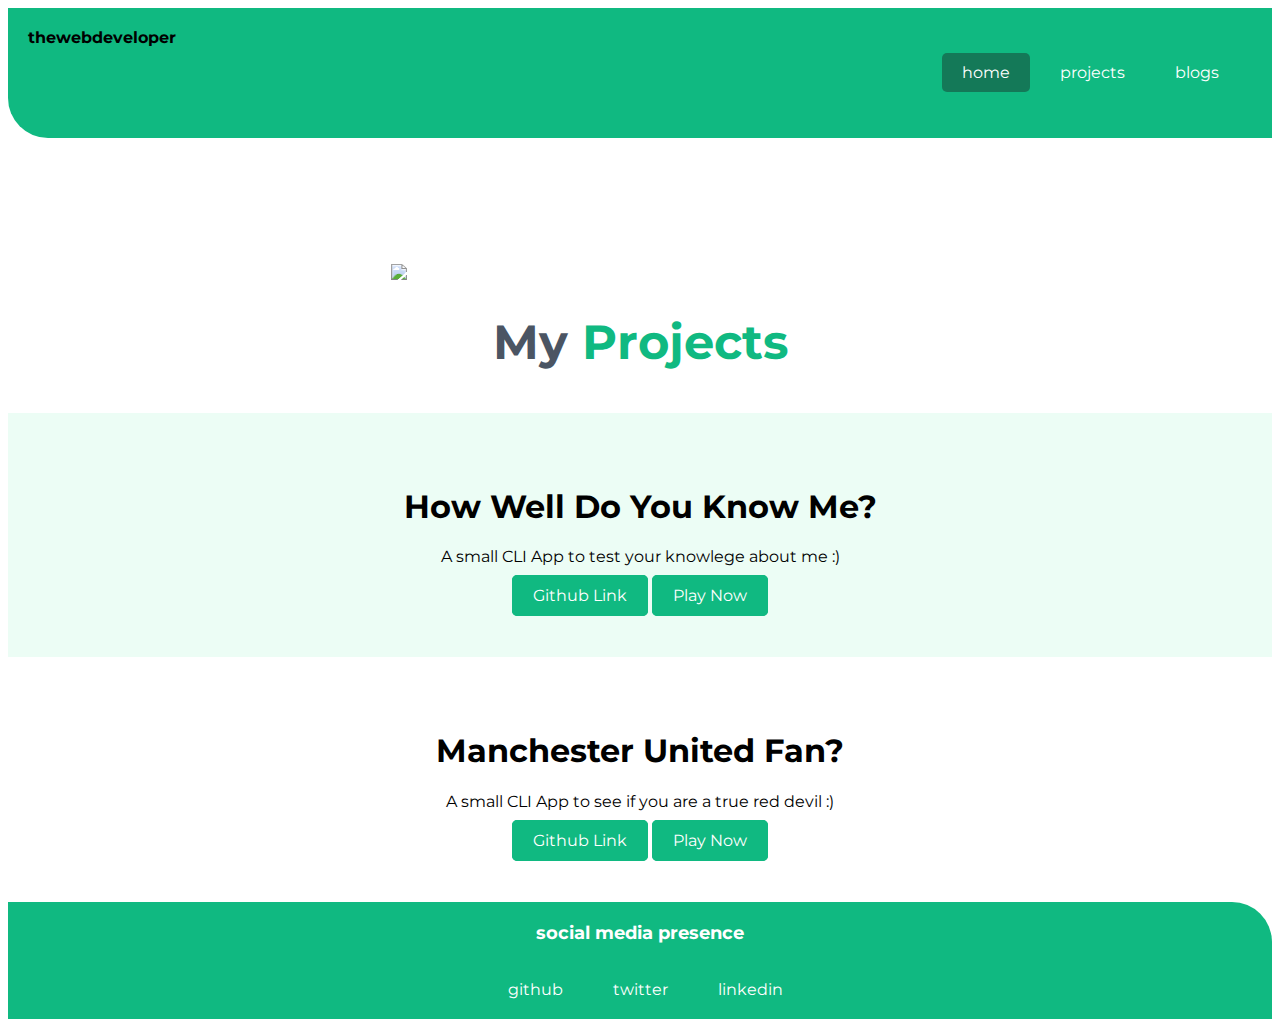
==== projects.html @ 029c638c "feat: Added new pages with resp css" ====
<!DOCTYPE html>
<html lang="en">
    <head>
        <meta charset="UTF-8">
        <meta name="viewport" content="width=device-width, initial-scale=1.0">
        <title>Projects</title>
        <link href="styles.css" rel="stylesheet" />
    </head>
    <body>
        <nav class="navigation container">
            <div class="nav-brand">thewebdeveloper</div>
            <ul class="list-non-bullet nav-pills">
                <li class="list-item-inline">
                    <a class="link link-active" href="index.html">home</a>
                </li>
                <li class="list-item-inline">
                    <a class="link" href="projects.html">projects</a>
                </li>
                <li class="list-item-inline">
                    <a class="link" href="blogs.html">blogs</a>
                </li>
            </ul>
        </nav>
        <header class="hero">
            <img class="hero-img" src="images/hero.svg" />
            <h1 class="hero-heading">My <span class="heading-inverted">Projects</span></h1>
        </header>
        <section class="section ow">
            <div class="container container-center">
                <h1>How Well Do You Know Me?</h1>
                <p>A small CLI App to test your knowlege about me :)</p>
                <a class="link link-primary" href="https://github.com/Rospy-ctrl/CLIAPP-1">Github Link</a>
                <a class="link link-primary" href="https://repl.it/@DhruvArora9900/CLIAPP1#index.js">Play Now</a>
            </div>
        </section>
        <section class="section ">
            <div class="container container-center">
                <h1>Manchester United Fan?</h1>
                <p>A small CLI App to see if you are a true red devil :)</p>
                <a class="link link-primary" href="https://github.com/Rospy-ctrl/CLIAPP-2">Github Link</a>
                <a class="link link-primary" href="https://repl.it/@DhruvArora9900/assignment-1#index.js">Play Now</a>

            </div>
        </section>
        <footer class="footer">
            <div class="footer-header">social media presence</div>
            <ul class="social-links list-non-bullet">
                <li class="list-item-inline">
                    <a class="link" href="https://github.com/Rospy-ctrl">
                        github
                    </a>
                </li>
                <li class="list-item-inline">
                    <a class="link" href="https://twitter.com">
                        twitter
                    </a>
                </li>
                <li class="list-item-inline">
                    <a class="link" href="https://linkedin.com">
                        linkedin
                    </a>
                </li>
                
            </ul>
        </footer>
    </body>
</html>
---- styles.css ----
@import url("https://fonts.googleapis.com/css2?family=Montserrat&display=swap");

/* root css ------------------------ */

:root {
  --primary-color: #10b981;
}

body {
  font-family: "Montserrat", sans-serif;
}

/* container------------------------ */

.container {
  padding: 1.4rem;
}

.container p {
  margin: 20px 0;
  text-align: center;
}

.container-center {
  max-width: 650px;
  margin: auto;
  text-align: center;
}

/* navigation----------------------- */

.navigation {
  background-color: var(--primary-color);
  padding: 20px;
  border-bottom-left-radius: 40px;
}

.nav-brand {
  font-weight: bold;
}

.nav-pills {
  text-align: right;
}

/* list----------------------------- */

.list-non-bullet {
  list-style: none;
}

.list-item-inline {
  display: inline;
  padding: 3px;
}
/* links ----------------------------*/

.link {
  box-sizing: border-box;
  border-radius: 5px;
  padding: 10px 20px;
  color: white;
  text-decoration: none;
}

.link-active {
  background-color: #147958;
}

.link-primary {
  color: white;
  border: 1px solid var(--primary-color);
  background-color: var(--primary-color);
}

.link-secondary {
  border: 1px solid rgb(15, 202, 121);
  --tw-text-opacity: 1;
  color: var(--primary-color);
}

/* hero----------------------------- */

.hero {
  padding: 10% 10px 10px;
}

.hero-img {
  display: block;
  max-width: 500px;
  width: 40%;
  margin: auto;
}

.hero-heading {
  text-align: center;
  font-size: 3rem;
  color: #4b5563;
}

.hero .hero-heading .heading-inverted {
  color: var(--primary-color);
}
/* section--------------------------- */

.section {
  padding: 30px 0;
}

.ow {
  background-color: #ecfdf5;
}

/* footer---------------------------- */

.footer {
  background-color: var(--primary-color);
  color: white;
  height: 10%;
  text-align: center;
  border-top-right-radius: 40px;
}

.footer-header {
  padding: 20px;
  font-size: large;
  font-weight: bold;
}

.list-non-bullet {
  list-style: none;
  padding: 0 10px 20px 20px;
}
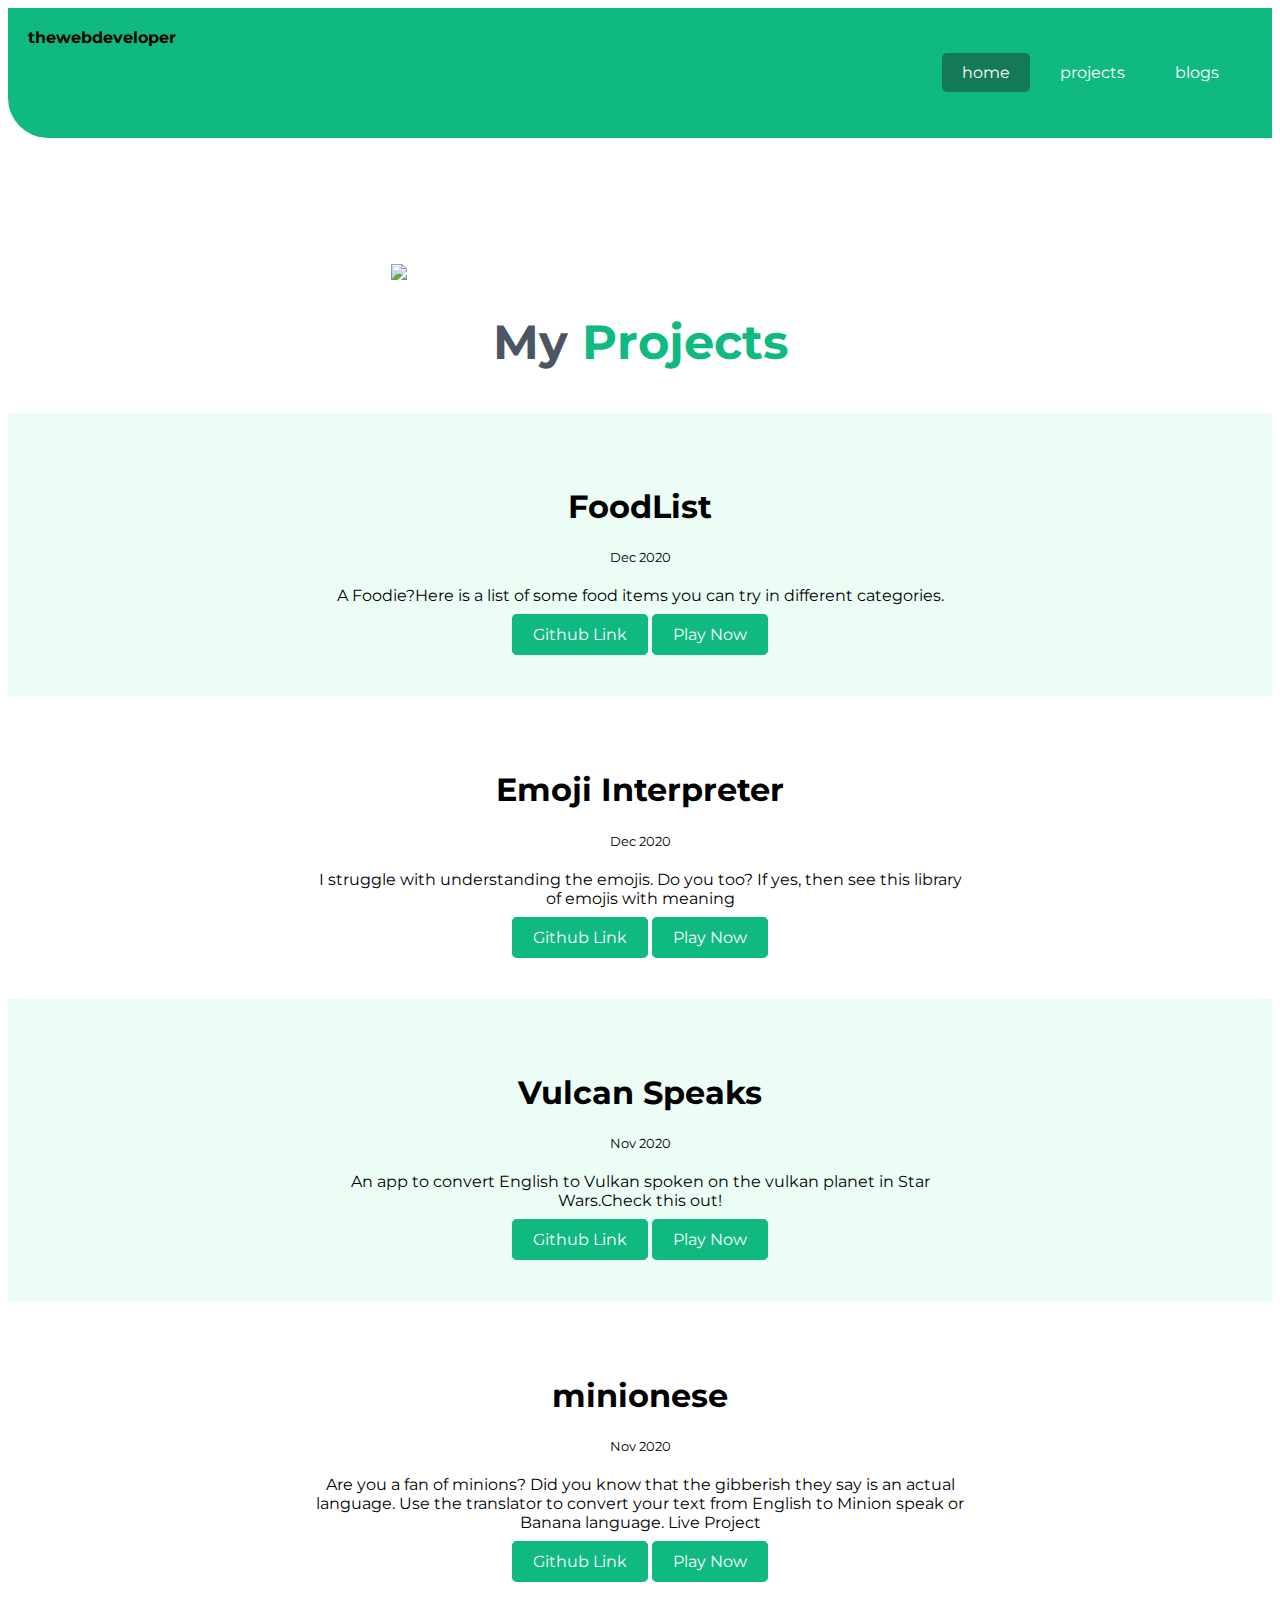
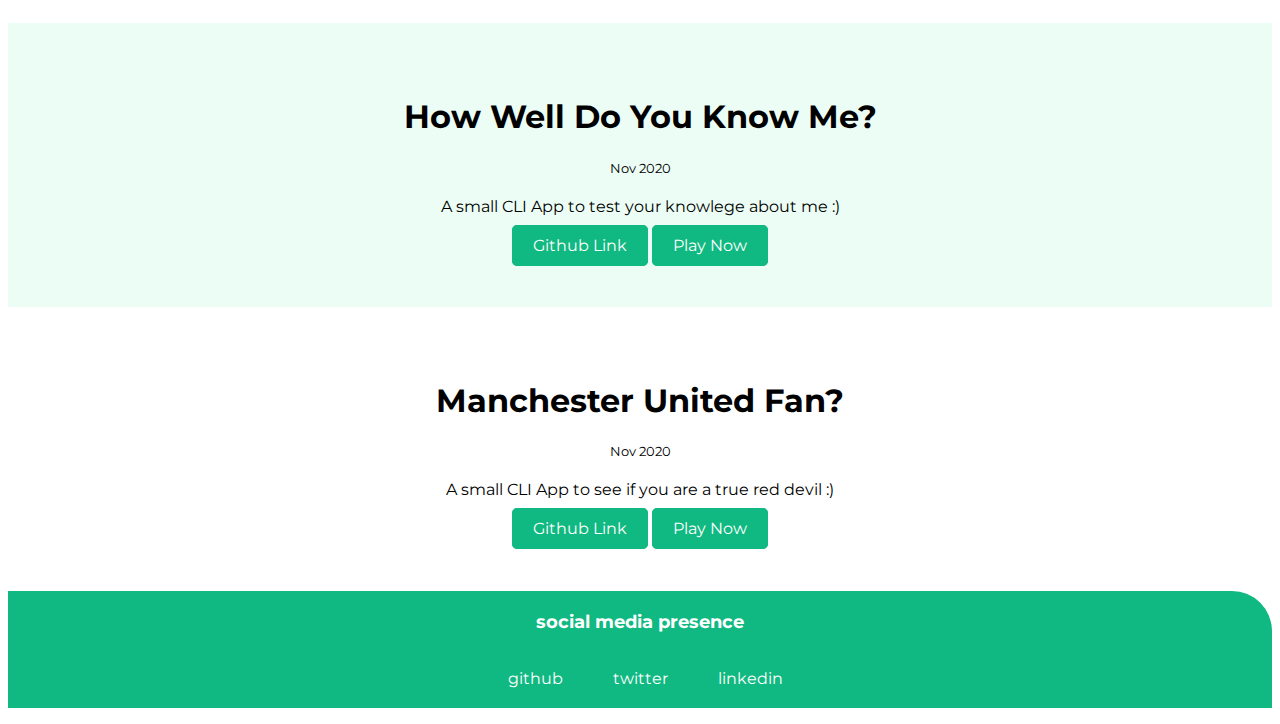
==== commit 1ede7660: "feat: added new projects" ====
--- a/projects.html
+++ b/projects.html
@@ -27,7 +27,50 @@
         </header>
         <section class="section ow">
             <div class="container container-center">
+                <h1>FoodList</h1>
+                <p><small>Dec 2020</small></p>
+                <p>A Foodie?Here is a list of some food items you can try in different categories.</p>
+                <a class="link link-primary" href="https://github.com/Rospy-ctrl/FoodList">Github Link</a>
+                <a class="link link-primary" href="https://en4cy.csb.app/">Play Now</a>
+
+            </div>
+        </section>
+        <section class="section ">
+            <div class="container container-center">
+                <h1>Emoji Interpreter</h1>
+                <p><small>Dec 2020</small></p>
+                <p>I struggle with understanding the emojis. Do you too? If yes, then see this library of emojis with meaning</p>
+                <a class="link link-primary" href="https://github.com/Rospy-ctrl/emoji-interpreter">Github Link</a>
+                <a class="link link-primary" href="https://4953f.csb.app/">Play Now</a>
+
+            </div>
+        </section>
+        <section class="section ow">
+            <div class="container container-center">
+                <h1>Vulcan Speaks</h1>
+                <p><small>Nov 2020</small></p>
+                <p>An app to convert English to Vulkan spoken on the vulkan planet in Star Wars.Check this out!</p>
+                <a class="link link-primary" href="https://github.com/Rospy-ctrl/VulcanSpeak">Github Link</a>
+                <a class="link link-primary" href="https://thirsty-bohr-18f348.netlify.app">Play Now</a>
+
+            </div>
+        </section>
+        <section class="section ">
+            <div class="container container-center">
+                <h1>minionese</h1>
+                <p><small>Nov 2020</small></p>
+                <p>Are you a fan of minions? Did you know that the gibberish they say is an actual language. Use the translator to convert your text from English to Minion speak or Banana language.
+
+                    Live Project</p>
+                <a class="link link-primary" href="https://github.com/Rospy-ctrl/minion-translator">Github Link</a>
+                <a class="link link-primary" href="https://reverent-mayer-a8435b.netlify.app">Play Now</a>
+
+            </div>
+        </section>
+        <section class="section ow">
+            <div class="container container-center">
                 <h1>How Well Do You Know Me?</h1>
+                <p><small>Nov 2020</small></p>
                 <p>A small CLI App to test your knowlege about me :)</p>
                 <a class="link link-primary" href="https://github.com/Rospy-ctrl/CLIAPP-1">Github Link</a>
                 <a class="link link-primary" href="https://repl.it/@DhruvArora9900/CLIAPP1#index.js">Play Now</a>
@@ -36,6 +79,7 @@
         <section class="section ">
             <div class="container container-center">
                 <h1>Manchester United Fan?</h1>
+                <p><small>Nov 2020</small></p>
                 <p>A small CLI App to see if you are a true red devil :)</p>
                 <a class="link link-primary" href="https://github.com/Rospy-ctrl/CLIAPP-2">Github Link</a>
                 <a class="link link-primary" href="https://repl.it/@DhruvArora9900/assignment-1#index.js">Play Now</a>
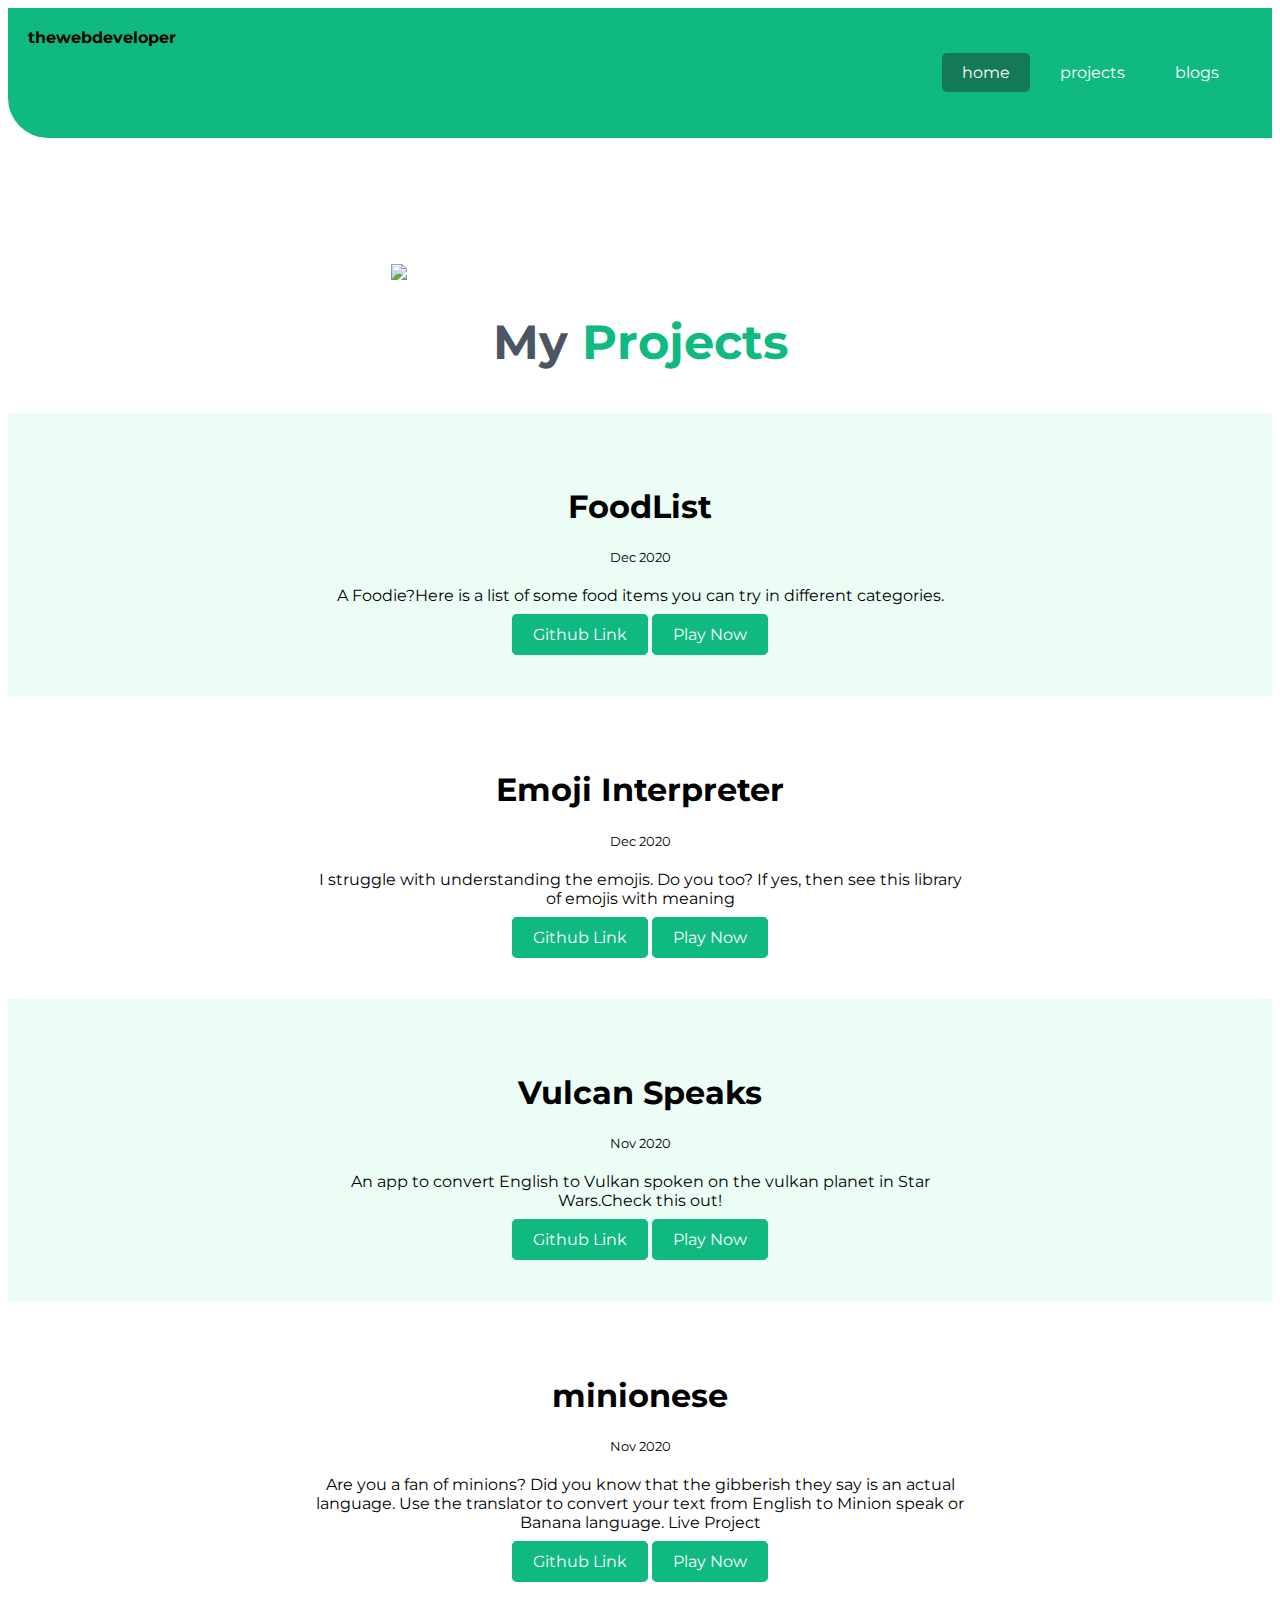
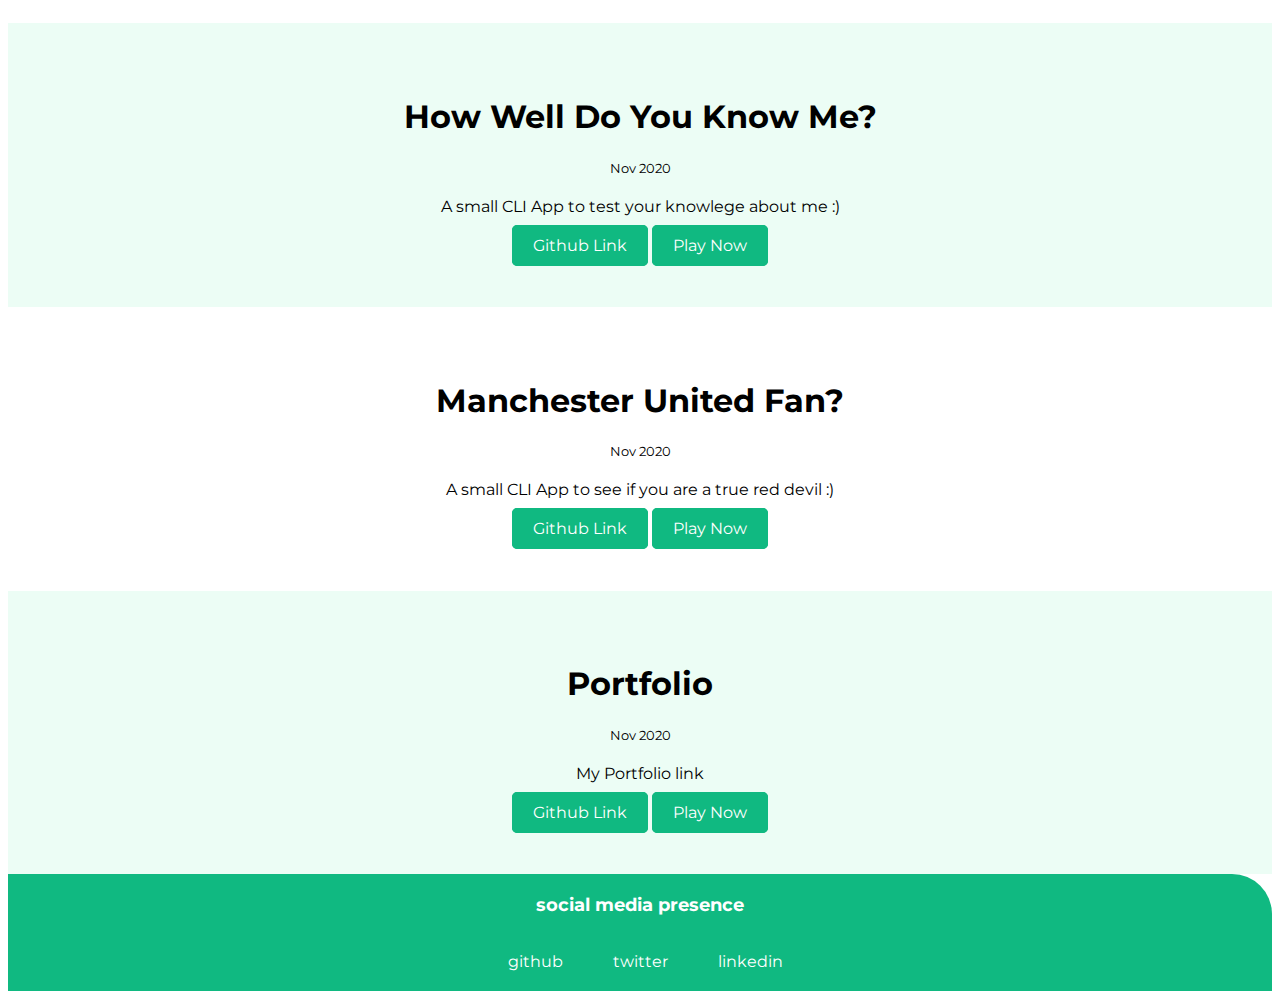
==== commit 1e8e754a: "Merge pull request #3 from Rospy-ctrl/features" ====
--- a/projects.html
+++ b/projects.html
@@ -86,6 +86,16 @@
 
             </div>
         </section>
+        <section class="section ow">
+            <div class="container container-center">
+                <h1>Portfolio</h1>
+                <p><small>Nov 2020</small></p>
+                <p>My Portfolio link</p>
+                <a class="link link-primary" href="https://github.com/Rospy-ctrl/Portfolio1">Github Link</a>
+                <a class="link link-primary" href="https://inspiring-stonebraker-d4ead8.netlify.app/index.html">Play Now</a>
+
+            </div>
+        </section>
         <footer class="footer">
             <div class="footer-header">social media presence</div>
             <ul class="social-links list-non-bullet">
